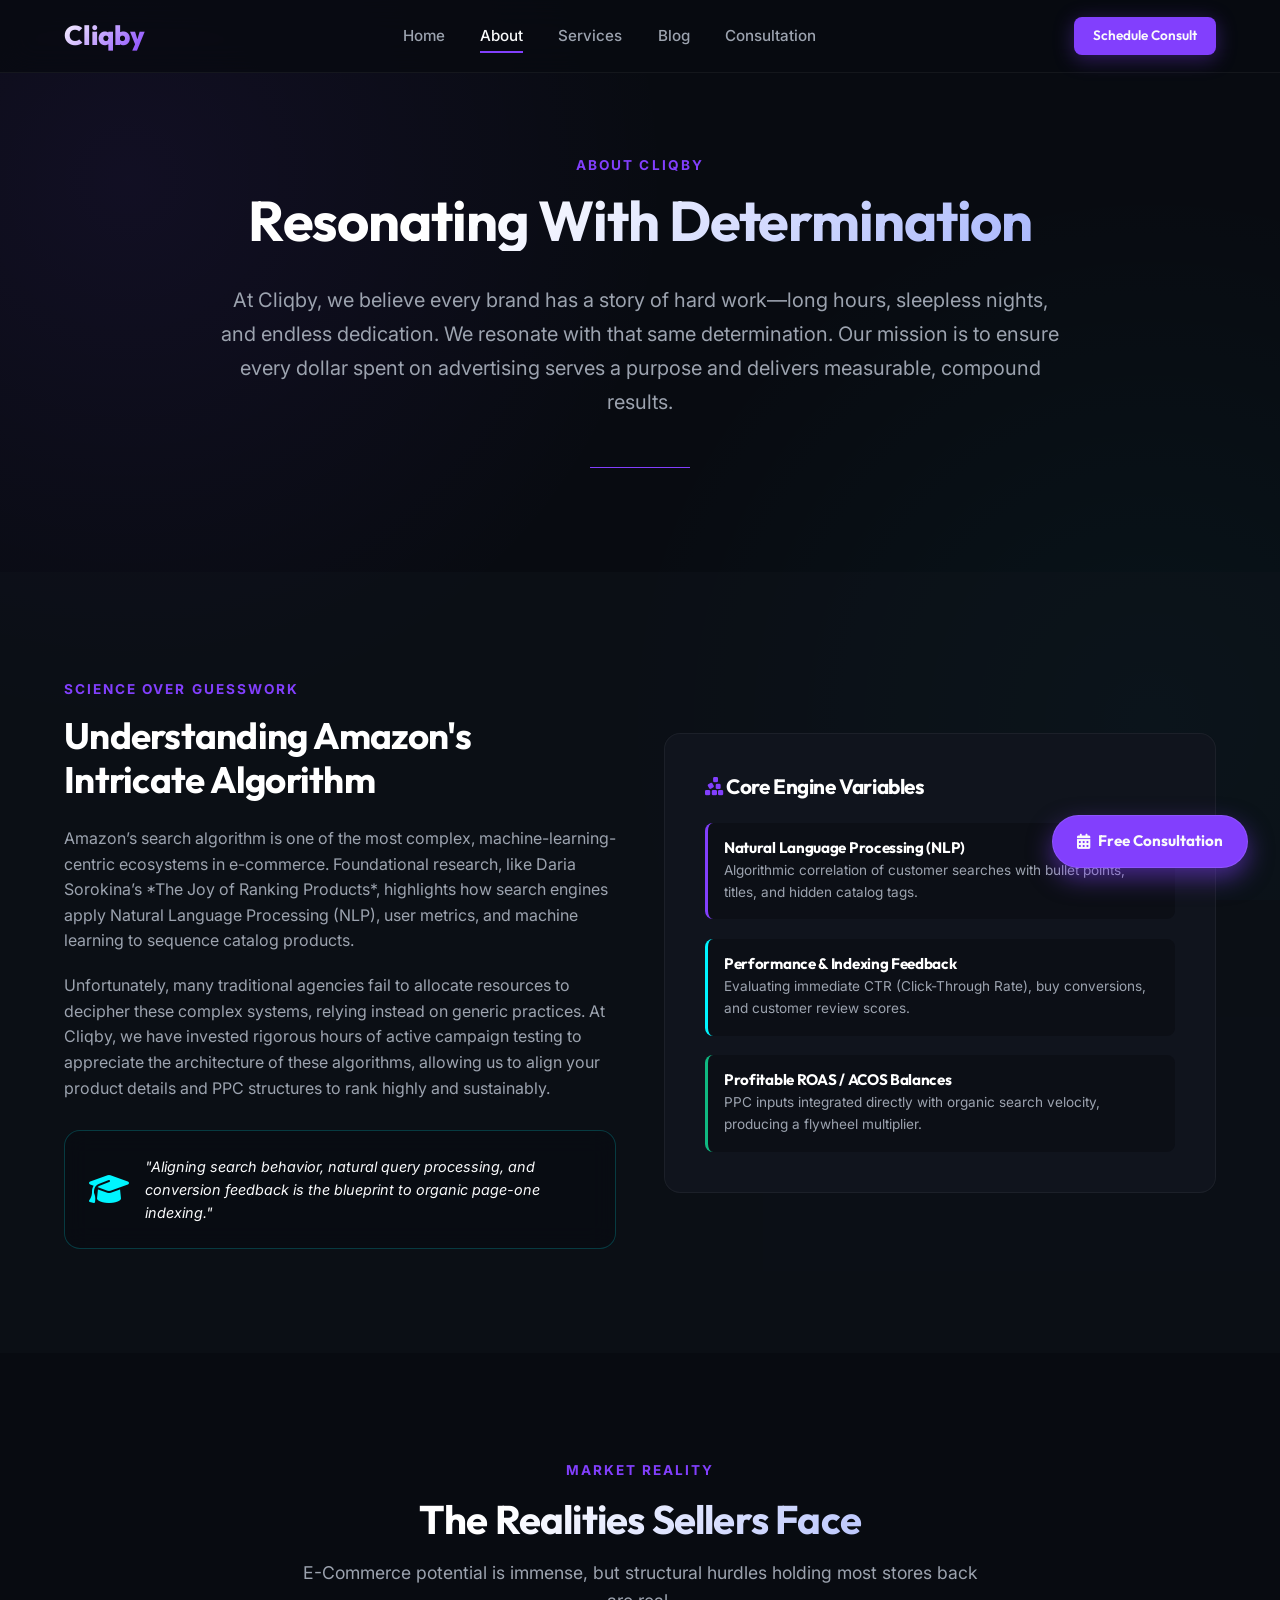
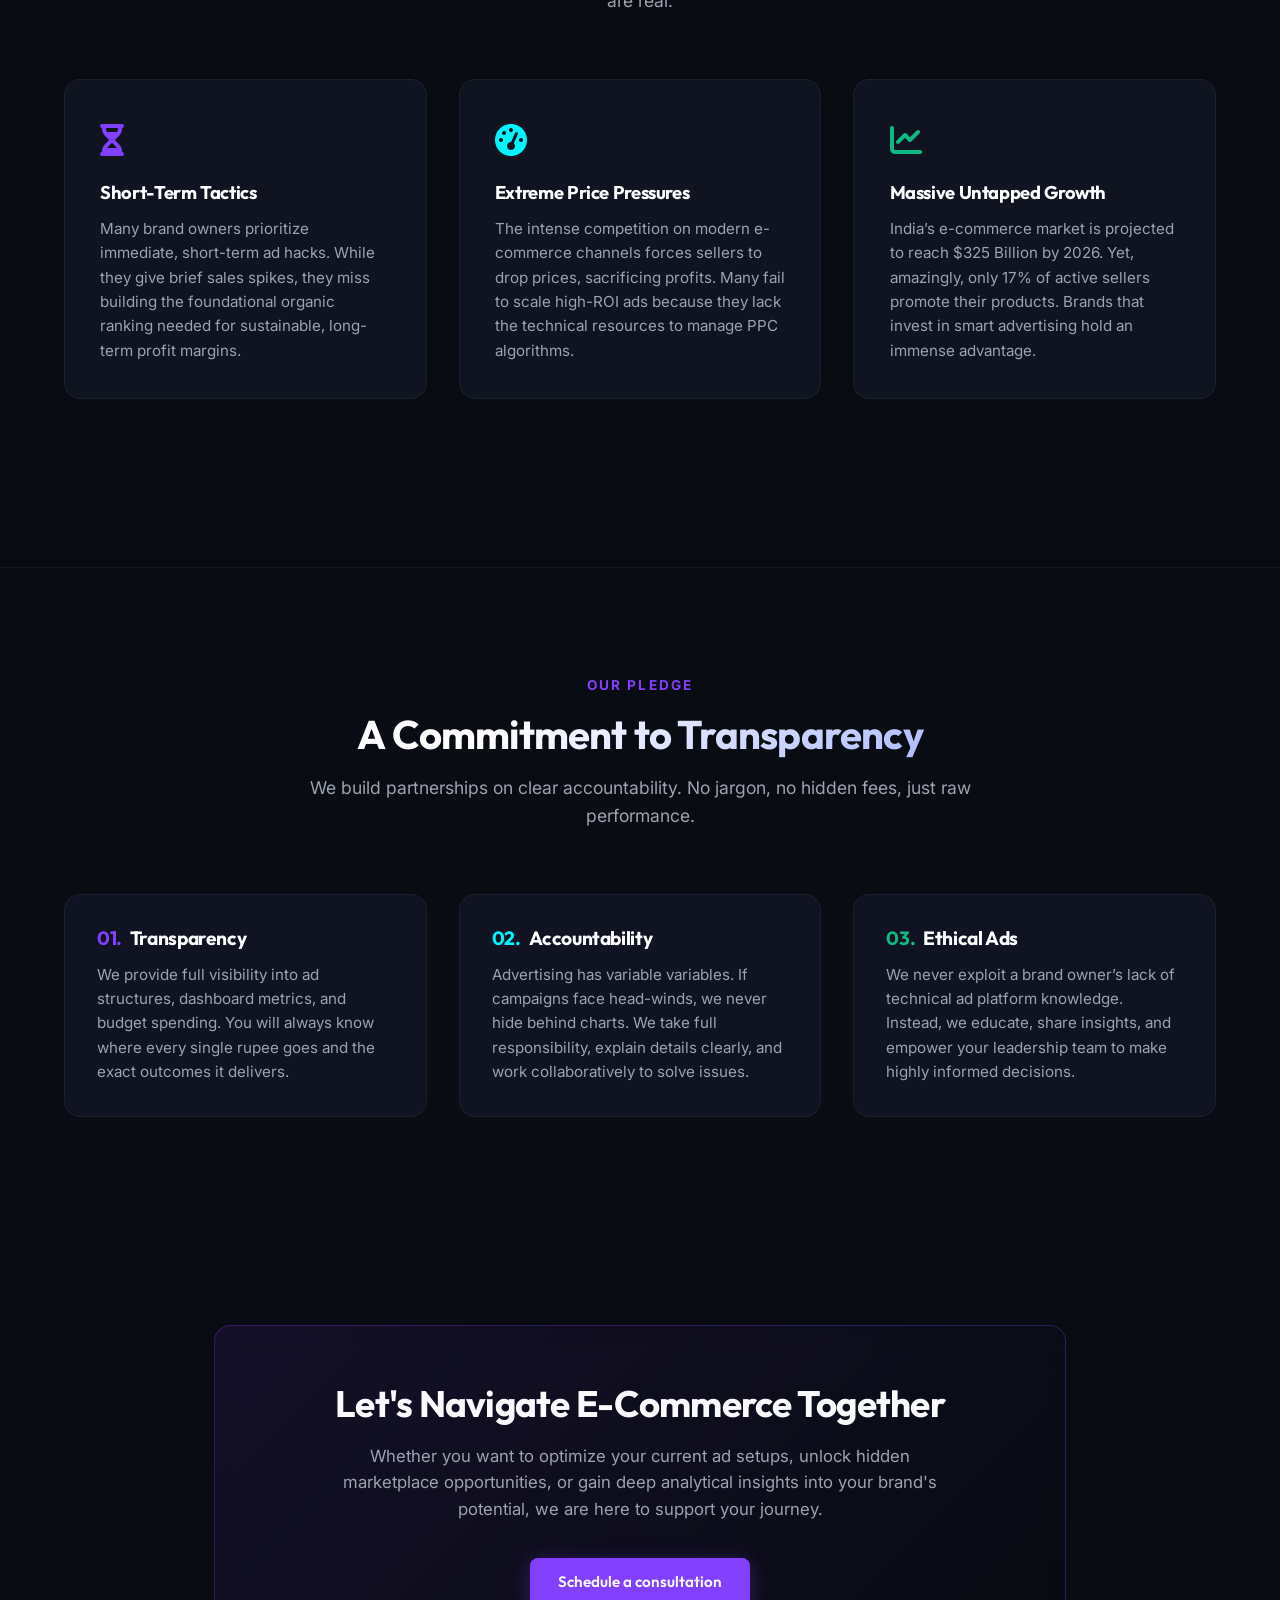
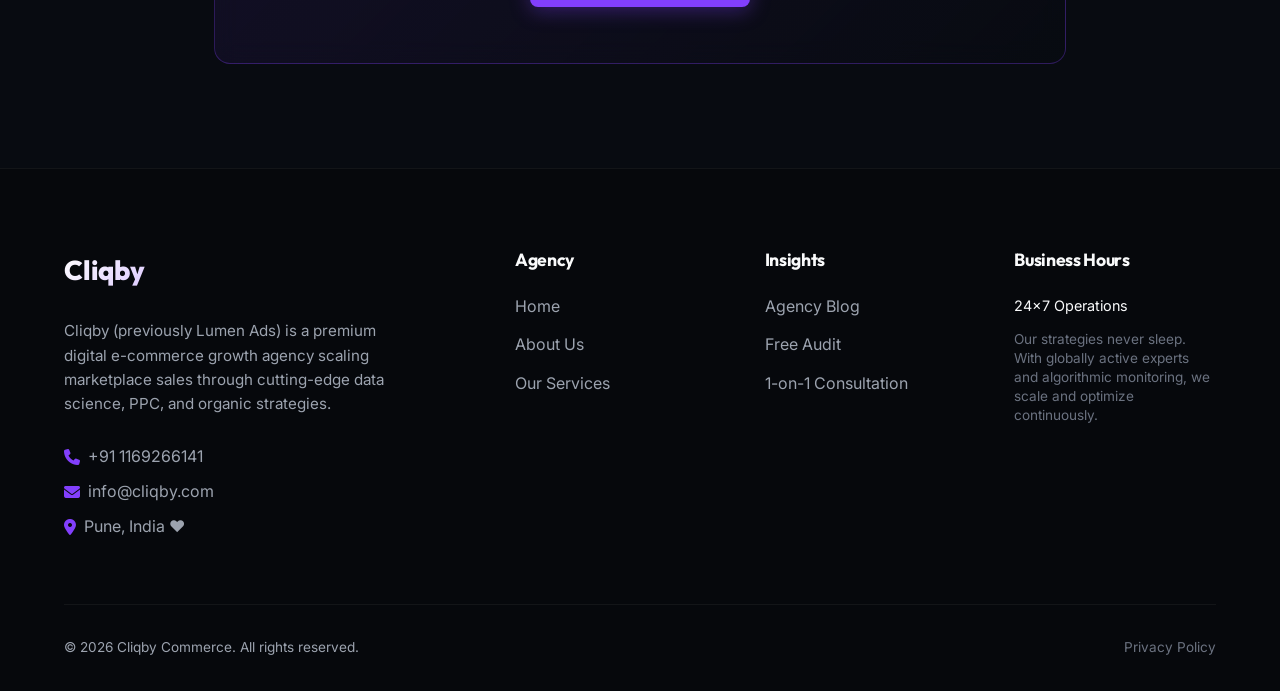
==== about.html @ 224d8267 "Add files via upload" ====
<!DOCTYPE html>
<html lang="en">
<head>
  <meta charset="UTF-8">
  <meta name="viewport" content="width=device-width, initial-scale=1.0">
  <title>About Us | Cliqby E-Commerce Marketing Agency</title>
  <meta name="description" content="Learn about Cliqby's mission, transparency values, and our unique algorithmic approach to marketplace growth.">
  <link rel="stylesheet" href="css/style.css">
  <link rel="stylesheet" href="https://cdnjs.cloudflare.com/ajax/libs/font-awesome/6.4.0/css/all.min.css">
  <!-- JSON-LD Structured Data Schema Markup for SEO -->
  <script type="application/ld+json">
  {
    "@context": "https://schema.org",
    "@type": "ProfessionalService",
    "name": "Cliqby",
    "image": "https://punitsirse.wixsite.com/lumen-ads",
    "@id": "https://punitsirse.wixsite.com/lumen-ads",
    "url": "https://punitsirse.wixsite.com/lumen-ads",
    "telephone": "+91 1169266141",
    "address": {
      "@type": "PostalAddress",
      "streetAddress": "Pune Headquarters",
      "addressLocality": "Pune",
      "addressRegion": "Maharashtra",
      "addressCountry": "IN"
    },
    "geo": {
      "@type": "GeoCoordinates",
      "latitude": 18.5204,
      "longitude": 73.8567
    },
    "openingHoursSpecification": {
      "@type": "OpeningHoursSpecification",
      "dayOfWeek": [
        "Monday",
        "Tuesday",
        "Wednesday",
        "Thursday",
        "Friday",
        "Saturday",
        "Sunday"
      ],
      "opens": "00:00",
      "closes": "23:59"
    }
  }
  </script>
</head>
<body>

  <!-- Background Mesh Gradients -->
  <div class="mesh-bg"></div>

  <!-- Header Nav -->
  <header>
    <div class="container nav-container">
      <a href="index.html" class="logo">
        Cliqby
      </a>
      
      <ul class="nav-menu">
        <li><a href="index.html" class="nav-link">Home</a></li>
        <li><a href="about.html" class="nav-link active">About</a></li>
        <li><a href="services.html" class="nav-link">Services</a></li>
        <li><a href="blog.html" class="nav-link">Blog</a></li>
        <li><a href="consultation.html" class="nav-link">Consultation</a></li>
      </ul>

      <div style="display: flex; gap: 1rem; align-items: center;">
        <a href="consultation.html" class="btn btn-primary" style="padding: 0.5rem 1.2rem; font-size: 0.85rem;">Schedule Consult</a>
        <button class="nav-toggle" aria-label="Toggle menu">
          <i class="fa-solid fa-bars"></i>
        </button>
      </div>
    </div>
  </header>

  <!-- Hero / Intro -->
  <section class="section-padding" style="padding-top: 9.5rem;">
    <div class="container" style="max-width: 900px; text-align: center;">
      <span class="section-tag reveal">About Cliqby</span>
      <h1 class="reveal" style="font-size: 3.5rem; line-height: 1.1; margin-bottom: 2rem; background: linear-gradient(135deg, #FFF 30%, #A5B4FC 100%); -webkit-background-clip: text; -webkit-text-fill-color: transparent;">
        Resonating With Determination
      </h1>
      <p class="reveal" style="color: var(--text-secondary); font-size: 1.25rem; line-height: 1.7; margin-bottom: 3rem;">
        At Cliqby, we believe every brand has a story of hard work—long hours, sleepless nights, and endless dedication. We resonate with that same determination. Our mission is to ensure every dollar spent on advertising serves a purpose and delivers measurable, compound results.
      </p>
      <div style="width: 100px; height: 1px; background: var(--primary); margin: 0 auto;" class="reveal"></div>
    </div>
  </section>

  <!-- Algorithm & Scientific Growth Section -->
  <section class="section-padding" style="background: rgba(16, 20, 29, 0.4); border-y: 1px solid var(--border-glow);">
    <div class="container grid-2">
      <div class="reveal">
        <span class="section-tag">Science Over Guesswork</span>
        <h2 style="font-size: 2.3rem; margin-bottom: 1.5rem; color: #FFF;">Understanding Amazon's Intricate Algorithm</h2>
        <p style="color: var(--text-secondary); margin-bottom: 1.2rem;">
          Amazon’s search algorithm is one of the most complex, machine-learning-centric ecosystems in e-commerce. Foundational research, like Daria Sorokina’s *The Joy of Ranking Products*, highlights how search engines apply Natural Language Processing (NLP), user metrics, and machine learning to sequence catalog products.
        </p>
        <p style="color: var(--text-secondary); margin-bottom: 1.8rem;">
          Unfortunately, many traditional agencies fail to allocate resources to decipher these complex systems, relying instead on generic practices. At Cliqby, we have invested rigorous hours of active campaign testing to appreciate the architecture of these algorithms, allowing us to align your product details and PPC structures to rank highly and sustainably.
        </p>
        <div class="card" style="padding: 1.5rem; border-color: rgba(0, 245, 255, 0.2); background: rgba(8, 11, 17, 0.65);">
          <div class="card-content" style="display: flex; gap: 1rem; align-items: center;">
            <i class="fa-solid fa-graduation-cap" style="color: var(--accent); font-size: 2rem;"></i>
            <p style="font-size: 0.9rem; color: var(--text-primary); font-style: italic;">
              "Aligning search behavior, natural query processing, and conversion feedback is the blueprint to organic page-one indexing."
            </p>
          </div>
        </div>
      </div>
      
      <!-- Scientific Diagram Box -->
      <div class="reveal" style="position: relative;">
        <div class="card" style="padding: 2.5rem; background: var(--bg-slate);">
          <div class="card-content">
            <h3 style="font-size: 1.3rem; color: #FFF; margin-bottom: 1.5rem;"><i class="fa-solid fa-cubes-stacked" style="color: var(--primary);"></i> Core Engine Variables</h3>
            <div style="display: flex; flex-direction: column; gap: 1.2rem;">
              <div style="background: rgba(8, 11, 17, 0.5); padding: 1rem; border-radius: 8px; border-left: 3px solid var(--primary);">
                <h4 style="font-size: 0.95rem; color: #FFF; margin-bottom: 0.2rem;">Natural Language Processing (NLP)</h4>
                <p style="color: var(--text-secondary); font-size: 0.85rem;">Algorithmic correlation of customer searches with bullet points, titles, and hidden catalog tags.</p>
              </div>
              <div style="background: rgba(8, 11, 17, 0.5); padding: 1rem; border-radius: 8px; border-left: 3px solid var(--accent);">
                <h4 style="font-size: 0.95rem; color: #FFF; margin-bottom: 0.2rem;">Performance & Indexing Feedback</h4>
                <p style="color: var(--text-secondary); font-size: 0.85rem;">Evaluating immediate CTR (Click-Through Rate), buy conversions, and customer review scores.</p>
              </div>
              <div style="background: rgba(8, 11, 17, 0.5); padding: 1rem; border-radius: 8px; border-left: 3px solid var(--success);">
                <h4 style="font-size: 0.95rem; color: #FFF; margin-bottom: 0.2rem;">Profitable ROAS / ACOS Balances</h4>
                <p style="color: var(--text-secondary); font-size: 0.85rem;">PPC inputs integrated directly with organic search velocity, producing a flywheel multiplier.</p>
              </div>
            </div>
          </div>
        </div>
      </div>
    </div>
  </section>

  <!-- Market Opportunities and Challenges -->
  <section class="section-padding">
    <div class="container">
      <div class="section-header reveal">
        <span class="section-tag">Market Reality</span>
        <h2 class="section-title">The Realities Sellers Face</h2>
        <p class="section-desc">E-Commerce potential is immense, but structural hurdles holding most stores back are real.</p>
      </div>

      <div class="grid-3" style="margin-bottom: 4rem;">
        <!-- Challenge 1 -->
        <div class="card reveal">
          <div class="card-content">
            <div style="font-size: 2rem; color: var(--primary); margin-bottom: 1rem;">
              <i class="fa-solid fa-hourglass-half"></i>
            </div>
            <h3 style="font-size: 1.15rem; color: #FFF; margin-bottom: 0.8rem;">Short-Term Tactics</h3>
            <p style="color: var(--text-secondary); font-size: 0.95rem;">
              Many brand owners prioritize immediate, short-term ad hacks. While they give brief sales spikes, they miss building the foundational organic ranking needed for sustainable, long-term profit margins.
            </p>
          </div>
        </div>

        <!-- Challenge 2 -->
        <div class="card reveal">
          <div class="card-content">
            <div style="font-size: 2rem; color: var(--accent); margin-bottom: 1rem;">
              <i class="fa-solid fa-gauge-high"></i>
            </div>
            <h3 style="font-size: 1.15rem; color: #FFF; margin-bottom: 0.8rem;">Extreme Price Pressures</h3>
            <p style="color: var(--text-secondary); font-size: 0.95rem;">
              The intense competition on modern e-commerce channels forces sellers to drop prices, sacrificing profits. Many fail to scale high-ROI ads because they lack the technical resources to manage PPC algorithms.
            </p>
          </div>
        </div>

        <!-- Challenge 3 -->
        <div class="card reveal">
          <div class="card-content">
            <div style="font-size: 2rem; color: var(--success); margin-bottom: 1rem;">
              <i class="fa-solid fa-chart-line"></i>
            </div>
            <h3 style="font-size: 1.15rem; color: #FFF; margin-bottom: 0.8rem;">Massive Untapped Growth</h3>
            <p style="color: var(--text-secondary); font-size: 0.95rem;">
              India’s e-commerce market is projected to reach $325 Billion by 2026. Yet, amazingly, only 17% of active sellers promote their products. Brands that invest in smart advertising hold an immense advantage.
            </p>
          </div>
        </div>
      </div>
    </div>
  </section>

  <!-- Core Pillars / Values -->
  <section class="section-padding" style="background: rgba(10, 14, 22, 0.5); border-top: 1px solid var(--border-glow);">
    <div class="container">
      <div class="section-header reveal">
        <span class="section-tag">Our Pledge</span>
        <h2 class="section-title">A Commitment to Transparency</h2>
        <p class="section-desc">We build partnerships on clear accountability. No jargon, no hidden fees, just raw performance.</p>
      </div>

      <div class="grid-3">
        <!-- Value 1 -->
        <div class="card reveal" style="padding: 2rem;">
          <div class="card-content">
            <h3 style="font-size: 1.2rem; color: #FFF; margin-bottom: 0.8rem; display: flex; align-items: center; gap: 0.5rem;">
              <span style="color: var(--primary);">01.</span> Transparency
            </h3>
            <p style="color: var(--text-secondary); font-size: 0.95rem;">
              We provide full visibility into ad structures, dashboard metrics, and budget spending. You will always know where every single rupee goes and the exact outcomes it delivers.
            </p>
          </div>
        </div>

        <!-- Value 2 -->
        <div class="card reveal" style="padding: 2rem;">
          <div class="card-content">
            <h3 style="font-size: 1.2rem; color: #FFF; margin-bottom: 0.8rem; display: flex; align-items: center; gap: 0.5rem;">
              <span style="color: var(--accent);">02.</span> Accountability
            </h3>
            <p style="color: var(--text-secondary); font-size: 0.95rem;">
              Advertising has variable variables. If campaigns face head-winds, we never hide behind charts. We take full responsibility, explain details clearly, and work collaboratively to solve issues.
            </p>
          </div>
        </div>

        <!-- Value 3 -->
        <div class="card reveal" style="padding: 2rem;">
          <div class="card-content">
            <h3 style="font-size: 1.2rem; color: #FFF; margin-bottom: 0.8rem; display: flex; align-items: center; gap: 0.5rem;">
              <span style="color: var(--success);">03.</span> Ethical Ads
            </h3>
            <p style="color: var(--text-secondary); font-size: 0.95rem;">
              We never exploit a brand owner’s lack of technical ad platform knowledge. Instead, we educate, share insights, and empower your leadership team to make highly informed decisions.
            </p>
          </div>
        </div>
      </div>
    </div>
  </section>

  <!-- CTA section -->
  <section class="section-padding">
    <div class="container" style="max-width: 900px; text-align: center;">
      <div class="card reveal" style="background: linear-gradient(135deg, rgba(130, 63, 253, 0.1) 0%, rgba(8, 11, 17, 0.8) 100%); border-color: var(--border-violet); padding: 3.5rem 2rem;">
        <div class="card-content">
          <h2 style="font-size: 2.3rem; margin-bottom: 1rem;">Let's Navigate E-Commerce Together</h2>
          <p style="color: var(--text-secondary); max-width: 600px; margin: 0 auto 2.2rem auto; font-size: 1.05rem;">
            Whether you want to optimize your current ad setups, unlock hidden marketplace opportunities, or gain deep analytical insights into your brand's potential, we are here to support your journey.
          </p>
          <a href="consultation.html" class="btn btn-primary">Schedule a consultation</a>
        </div>
      </div>
    </div>
  </section>

  <!-- Footer Section -->
  <footer>
    <div class="container">
      <div class="footer-grid">
        <div class="footer-logo-desc">
          <a href="index.html" class="logo" style="margin-bottom: 0.5rem;">
            Cliqby
          </a>
          <p class="footer-desc">
            Cliqby (previously Lumen Ads) is a premium digital e-commerce growth agency scaling marketplace sales through cutting-edge data science, PPC, and organic strategies.
          </p>
          <div class="footer-contact-info" style="margin-top: 0.5rem;">
            <div class="footer-contact-item">
              <i class="fa-solid fa-phone"></i>
              <span>+91 1169266141</span>
            </div>
            <div class="footer-contact-item">
              <i class="fa-solid fa-envelope"></i>
              <span>info@cliqby.com</span>
            </div>
            <div class="footer-contact-item">
              <i class="fa-solid fa-location-dot"></i>
              <span>Pune, India ❤️</span>
            </div>
          </div>
        </div>

        <div>
          <h4 class="footer-title">Agency</h4>
          <ul class="footer-links">
            <li class="footer-link-item"><a href="index.html">Home</a></li>
            <li class="footer-link-item"><a href="about.html">About Us</a></li>
            <li class="footer-link-item"><a href="services.html">Our Services</a></li>
          </ul>
        </div>

        <div>
          <h4 class="footer-title">Insights</h4>
          <ul class="footer-links">
            <li class="footer-link-item"><a href="blog.html">Agency Blog</a></li>
            <li class="footer-link-item"><a href="index.html#audit">Free Audit</a></li>
            <li class="footer-link-item"><a href="consultation.html">1-on-1 Consultation</a></li>
          </ul>
        </div>

        <div>
          <h4 class="footer-title">Business Hours</h4>
          <p style="font-size: 0.9rem; margin-bottom: 0.8rem; color: var(--text-primary);">24×7 Operations</p>
          <p style="font-size: 0.85rem; line-height: 1.4; color: var(--text-muted);">
            Our strategies never sleep. With globally active experts and algorithmic monitoring, we scale and optimize continuously.
          </p>
        </div>
      </div>

      <div class="footer-bottom">
        <p>&copy; 2026 Cliqby Commerce. All rights reserved.</p>
        <p><a href="privacy.html" style="color: var(--text-muted); hover: color: var(--primary);">Privacy Policy</a></p>
      </div>
    </div>
  </footer>

  <script src="js/main.js"></script>
  <!-- Floating Sticky CTA for High Conversion -->
  <a href="consultation.html" class="floating-cta" aria-label="Book a free consultation">
    <i class="fa-solid fa-calendar-days"></i> Free Consultation
    <span class="floating-cta-pulse"></span>
  </a>
</body>
</html>
---- css/style.css ----
/* 
  Cliqby - Global Premium Design System
  Theme: Dark Obsidian with Neon Violet / Purple Accents
  Fonts: Outfit (Headers), Inter (Body)
*/

@import url('https://fonts.googleapis.com/css2?family=Inter:wght@300;400;500;600;700&family=Outfit:wght@400;500;600;700;800&display=swap');

:root {
  /* Color Palette */
  --bg-obsidian: #080B11;
  --bg-slate: #10141D;
  --bg-card: rgba(22, 28, 45, 0.6);
  --bg-card-hover: rgba(28, 36, 56, 0.85);
  
  --primary: #823FFD;
  --primary-glow: rgba(130, 63, 253, 0.15);
  --primary-hover: #9862FF;
  --primary-rgb: 130, 63, 253;
  
  --accent: #00F5FF; /* Electric Cyan */
  --accent-glow: rgba(0, 245, 255, 0.15);
  
  --success: #10B981;
  --success-glow: rgba(16, 185, 129, 0.1);
  
  --text-primary: #F9FAFB;
  --text-secondary: #9CA3AF;
  --text-muted: #6B7280;
  
  --border-glow: rgba(255, 255, 255, 0.05);
  --border-violet: rgba(130, 63, 253, 0.3);
  
  --transition-smooth: all 0.4s cubic-bezier(0.16, 1, 0.3, 1);
  --transition-fast: all 0.2s ease;
  
  --site-width: 1200px;
}

/* Core Resets */
*, *::before, *::after {
  box-sizing: border-box;
  margin: 0;
  padding: 0;
}

html {
  scroll-behavior: smooth;
  font-size: 16px;
  background-color: var(--bg-obsidian);
  color: var(--text-primary);
}

body {
  font-family: 'Inter', sans-serif;
  line-height: 1.6;
  -webkit-font-smoothing: antialiased;
  -moz-osx-font-smoothing: grayscale;
  overflow-x: hidden;
}

/* Custom Scrollbar */
::-webkit-scrollbar {
  width: 10px;
}
::-webkit-scrollbar-track {
  background: var(--bg-obsidian);
}
::-webkit-scrollbar-thumb {
  background: #1F293D;
  border: 2px solid var(--bg-obsidian);
  border-radius: 10px;
}
::-webkit-scrollbar-thumb:hover {
  background: var(--primary);
}

/* Typography */
h1, h2, h3, h4, h5, h6 {
  font-family: 'Outfit', sans-serif;
  font-weight: 700;
  letter-spacing: -0.02em;
  line-height: 1.2;
}

a {
  color: inherit;
  text-decoration: none;
  transition: var(--transition-fast);
}

/* Utility Layout Classes */
.container {
  width: 100%;
  max-width: var(--site-width);
  margin: 0 auto;
  padding: 0 1.5rem;
}

.section-padding {
  padding: 6.5rem 0;
}

/* Premium Gradients & Background Mesh */
.mesh-bg {
  position: absolute;
  top: 0;
  left: 0;
  width: 100%;
  height: 100%;
  z-index: -1;
  background: 
    radial-gradient(circle at 10% 20%, rgba(130, 63, 253, 0.08) 0%, transparent 40%),
    radial-gradient(circle at 90% 80%, rgba(0, 245, 255, 0.04) 0%, transparent 40%),
    var(--bg-obsidian);
  overflow: hidden;
}

.grid-2 {
  display: grid;
  grid-template-columns: repeat(2, 1fr);
  gap: 3rem;
  align-items: center;
}

.grid-3 {
  display: grid;
  grid-template-columns: repeat(3, 1fr);
  gap: 2rem;
}

@media (max-width: 968px) {
  .grid-2, .grid-3 {
    grid-template-columns: 1fr;
    gap: 2rem;
  }
  .section-padding {
    padding: 4.5rem 0;
  }
}

/* Header/Navbar Styles */
header {
  position: fixed;
  top: 0;
  left: 0;
  width: 100%;
  z-index: 1000;
  background: rgba(8, 11, 17, 0.8);
  backdrop-filter: blur(15px);
  border-bottom: 1px solid var(--border-glow);
  transition: var(--transition-smooth);
}

header.scrolled {
  background: rgba(8, 11, 17, 0.95);
  box-shadow: 0 10px 30px -10px rgba(0, 0, 0, 0.5);
  padding: 0.5rem 0;
}

.nav-container {
  display: flex;
  justify-content: space-between;
  align-items: center;
  height: 4.5rem;
}

.logo {
  font-family: 'Outfit', sans-serif;
  font-weight: 800;
  font-size: 1.7rem;
  background: linear-gradient(135deg, #FFF 0%, var(--primary) 100%);
  -webkit-background-clip: text;
  -webkit-text-fill-color: transparent;
  display: flex;
  align-items: center;
  gap: 0.5rem;
}

.logo span {
  font-size: 0.7rem;
  font-weight: 500;
  text-transform: uppercase;
  letter-spacing: 0.1em;
  background: var(--primary);
  -webkit-background-clip: initial;
  -webkit-text-fill-color: var(--text-primary);
  padding: 0.1rem 0.4rem;
  border-radius: 4px;
  align-self: flex-start;
  margin-top: 0.3rem;
}

.nav-menu {
  display: flex;
  list-style: none;
  gap: 2.2rem;
}

.nav-link {
  font-weight: 500;
  font-size: 0.95rem;
  color: var(--text-secondary);
  position: relative;
  padding: 0.5rem 0;
}

.nav-link::after {
  content: '';
  position: absolute;
  bottom: 0;
  left: 0;
  width: 0;
  height: 2px;
  background: var(--primary);
  transition: var(--transition-fast);
}

.nav-link:hover, .nav-link.active {
  color: var(--text-primary);
}

.nav-link:hover::after, .nav-link.active::after {
  width: 100%;
}

.nav-toggle {
  display: none;
  background: none;
  border: none;
  color: var(--text-primary);
  font-size: 1.5rem;
  cursor: pointer;
}

/* Button UI Components */
.btn {
  display: inline-flex;
  align-items: center;
  justify-content: center;
  padding: 0.75rem 1.75rem;
  border-radius: 8px;
  font-weight: 600;
  font-size: 0.95rem;
  font-family: 'Outfit', sans-serif;
  cursor: pointer;
  transition: var(--transition-smooth);
  gap: 0.5rem;
}

.btn-primary {
  background: var(--primary);
  color: var(--text-primary);
  border: none;
  box-shadow: 0 4px 20px rgba(130, 63, 253, 0.35);
}

.btn-primary:hover {
  background: var(--primary-hover);
  transform: translateY(-2px);
  box-shadow: 0 8px 25px rgba(130, 63, 253, 0.5);
}

.btn-secondary {
  background: transparent;
  color: var(--text-primary);
  border: 1.5px solid var(--border-violet);
}

.btn-secondary:hover {
  border-color: var(--primary);
  background: var(--primary-glow);
  transform: translateY(-2px);
}

.btn-icon {
  font-size: 1.1rem;
}

/* Glassmorphic Cards */
.card {
  background: var(--bg-card);
  backdrop-filter: blur(12px);
  -webkit-backdrop-filter: blur(12px);
  border: 1px solid rgba(255, 255, 255, 0.05);
  border-radius: 16px;
  padding: 2.2rem;
  transition: var(--transition-smooth);
  position: relative;
  overflow: hidden;
}

.card::before {
  content: '';
  position: absolute;
  top: 0;
  left: 0;
  width: 100%;
  height: 100%;
  background: linear-gradient(135deg, rgba(130, 63, 253, 0.15) 0%, transparent 100%);
  opacity: 0;
  transition: var(--transition-smooth);
  z-index: 0;
}

.card:hover::before {
  opacity: 1;
}

.card:hover {
  transform: translateY(-6px);
  border-color: rgba(130, 63, 253, 0.3);
  box-shadow: 0 20px 40px -15px rgba(0, 0, 0, 0.6);
  background: var(--bg-card-hover);
}

.card-content {
  position: relative;
  z-index: 1;
}

/* Sections Header */
.section-header {
  text-align: center;
  max-width: 700px;
  margin: 0 auto 4rem auto;
}

.section-tag {
  color: var(--primary);
  text-transform: uppercase;
  font-weight: 700;
  font-size: 0.85rem;
  letter-spacing: 0.15em;
  margin-bottom: 0.8rem;
  display: inline-block;
}

.section-title {
  font-size: 2.5rem;
  margin-bottom: 1rem;
  background: linear-gradient(135deg, #FFF 30%, #A5B4FC 100%);
  -webkit-background-clip: text;
  -webkit-text-fill-color: transparent;
}

.section-desc {
  color: var(--text-secondary);
  font-size: 1.1rem;
}

/* Inputs & Forms */
.form-group {
  margin-bottom: 1.5rem;
  text-align: left;
}

.form-label {
  display: block;
  font-weight: 500;
  margin-bottom: 0.5rem;
  font-size: 0.9rem;
  color: var(--text-secondary);
}

.form-control {
  width: 100%;
  padding: 0.85rem 1.2rem;
  background: rgba(15, 20, 32, 0.6);
  border: 1px solid rgba(255, 255, 255, 0.08);
  border-radius: 8px;
  color: var(--text-primary);
  font-family: inherit;
  font-size: 0.95rem;
  transition: var(--transition-fast);
}

.form-control:focus {
  outline: none;
  border-color: var(--primary);
  box-shadow: 0 0 0 3px rgba(130, 63, 253, 0.25);
  background: rgba(15, 20, 32, 0.9);
}

textarea.form-control {
  resize: vertical;
  min-height: 120px;
}

/* Footer Section */
footer {
  background: #06080C;
  border-top: 1px solid var(--border-glow);
  padding: 5rem 0 2rem 0;
  color: var(--text-secondary);
}

.footer-grid {
  display: grid;
  grid-template-columns: 2fr repeat(3, 1fr);
  gap: 3rem;
  margin-bottom: 4rem;
}

.footer-logo-desc {
  display: flex;
  flex-direction: column;
  gap: 1.2rem;
}

.footer-desc {
  font-size: 0.95rem;
  max-width: 320px;
}

.footer-title {
  color: var(--text-primary);
  font-size: 1.1rem;
  margin-bottom: 1.5rem;
  font-family: 'Outfit', sans-serif;
}

.footer-links {
  list-style: none;
  display: flex;
  flex-direction: column;
  gap: 0.8rem;
}

.footer-link-item a:hover {
  color: var(--primary);
  padding-left: 4px;
}

.footer-bottom {
  border-top: 1px solid rgba(255, 255, 255, 0.05);
  padding-top: 2rem;
  display: flex;
  justify-content: space-between;
  align-items: center;
  font-size: 0.85rem;
}

.footer-contact-info {
  display: flex;
  flex-direction: column;
  gap: 0.6rem;
}

.footer-contact-item {
  display: flex;
  align-items: center;
  gap: 0.5rem;
}

.footer-contact-item i {
  color: var(--primary);
}

@media (max-width: 768px) {
  .footer-grid {
    grid-template-columns: 1fr;
    gap: 2rem;
  }
  .footer-bottom {
    flex-direction: column;
    gap: 1.5rem;
    text-align: center;
  }
  .nav-menu {
    display: none; /* Mobile toggle handled in JS */
  }
  .nav-toggle {
    display: block;
  }
}

/* Animations Trigger */
.reveal {
  opacity: 0;
  transform: translateY(30px);
  transition: opacity 0.8s ease, transform 0.8s cubic-bezier(0.16, 1, 0.3, 1);
}

.reveal.active {
  opacity: 1;
  transform: translateY(0);
}

/* Form success animation */
.form-success-wrapper {
  text-align: center;
  padding: 3rem 1.5rem;
}

.success-icon-circle {
  width: 70px;
  height: 70px;
  border-radius: 50%;
  background: var(--success-glow);
  border: 2px solid var(--success);
  display: inline-flex;
  align-items: center;
  justify-content: center;
  color: var(--success);
  font-size: 2rem;
  margin-bottom: 1.5rem;
  animation: pulseSuccess 2s infinite;
}

@keyframes pulseSuccess {
  0% {
    box-shadow: 0 0 0 0 rgba(16, 185, 129, 0.4);
  }
  70% {
    box-shadow: 0 0 0 15px rgba(16, 185, 129, 0);
  }
  100% {
    box-shadow: 0 0 0 0 rgba(16, 185, 129, 0);
  }
}

/* Sticky Floating CTA for High Conversion */
.floating-cta {
  position: fixed;
  bottom: 2rem;
  right: 2rem;
  z-index: 999;
  display: inline-flex;
  align-items: center;
  gap: 0.5rem;
  padding: 0.85rem 1.5rem;
  border-radius: 50px;
  background: var(--primary);
  color: var(--text-primary);
  font-family: 'Outfit', sans-serif;
  font-weight: 700;
  font-size: 0.95rem;
  box-shadow: 0 10px 25px rgba(130, 63, 253, 0.5);
  transition: var(--transition-smooth);
  border: 1px solid rgba(255, 255, 255, 0.1);
  cursor: pointer;
}

.floating-cta:hover {
  transform: scale(1.05) translateY(-3px);
  background: var(--primary-hover);
  box-shadow: 0 15px 30px rgba(130, 63, 253, 0.7);
}

.floating-cta-pulse {
  position: absolute;
  width: 100%;
  height: 100%;
  border-radius: 50px;
  border: 1px solid var(--primary);
  top: 0;
  left: 0;
  z-index: -1;
  animation: ctaPulse 2.5s infinite;
  opacity: 0;
}

@keyframes ctaPulse {
  0% {
    transform: scale(1);
    opacity: 0.8;
  }
  100% {
    transform: scale(1.3);
    opacity: 0;
  }
}

/* 4-Column Process Grid */
.grid-4-process {
  display: grid;
  grid-template-columns: repeat(4, 1fr);
  gap: 1.5rem;
}

@media (max-width: 968px) {
  .grid-4-process {
    grid-template-columns: repeat(2, 1fr);
    gap: 1.5rem;
  }
}

@media (max-width: 600px) {
  .grid-4-process {
    grid-template-columns: 1fr;
  }
}

/* Improved Section Spacing */
section + section {
  margin-top: 0;
}

/* Smooth Scroll Offset for anchors */
[id] {
  scroll-margin-top: 5.5rem;
}

@media (max-width: 768px) {
  .floating-cta {
    bottom: 1.5rem;
    right: 1.5rem;
    padding: 0.75rem 1.2rem;
    font-size: 0.85rem;
  }
}
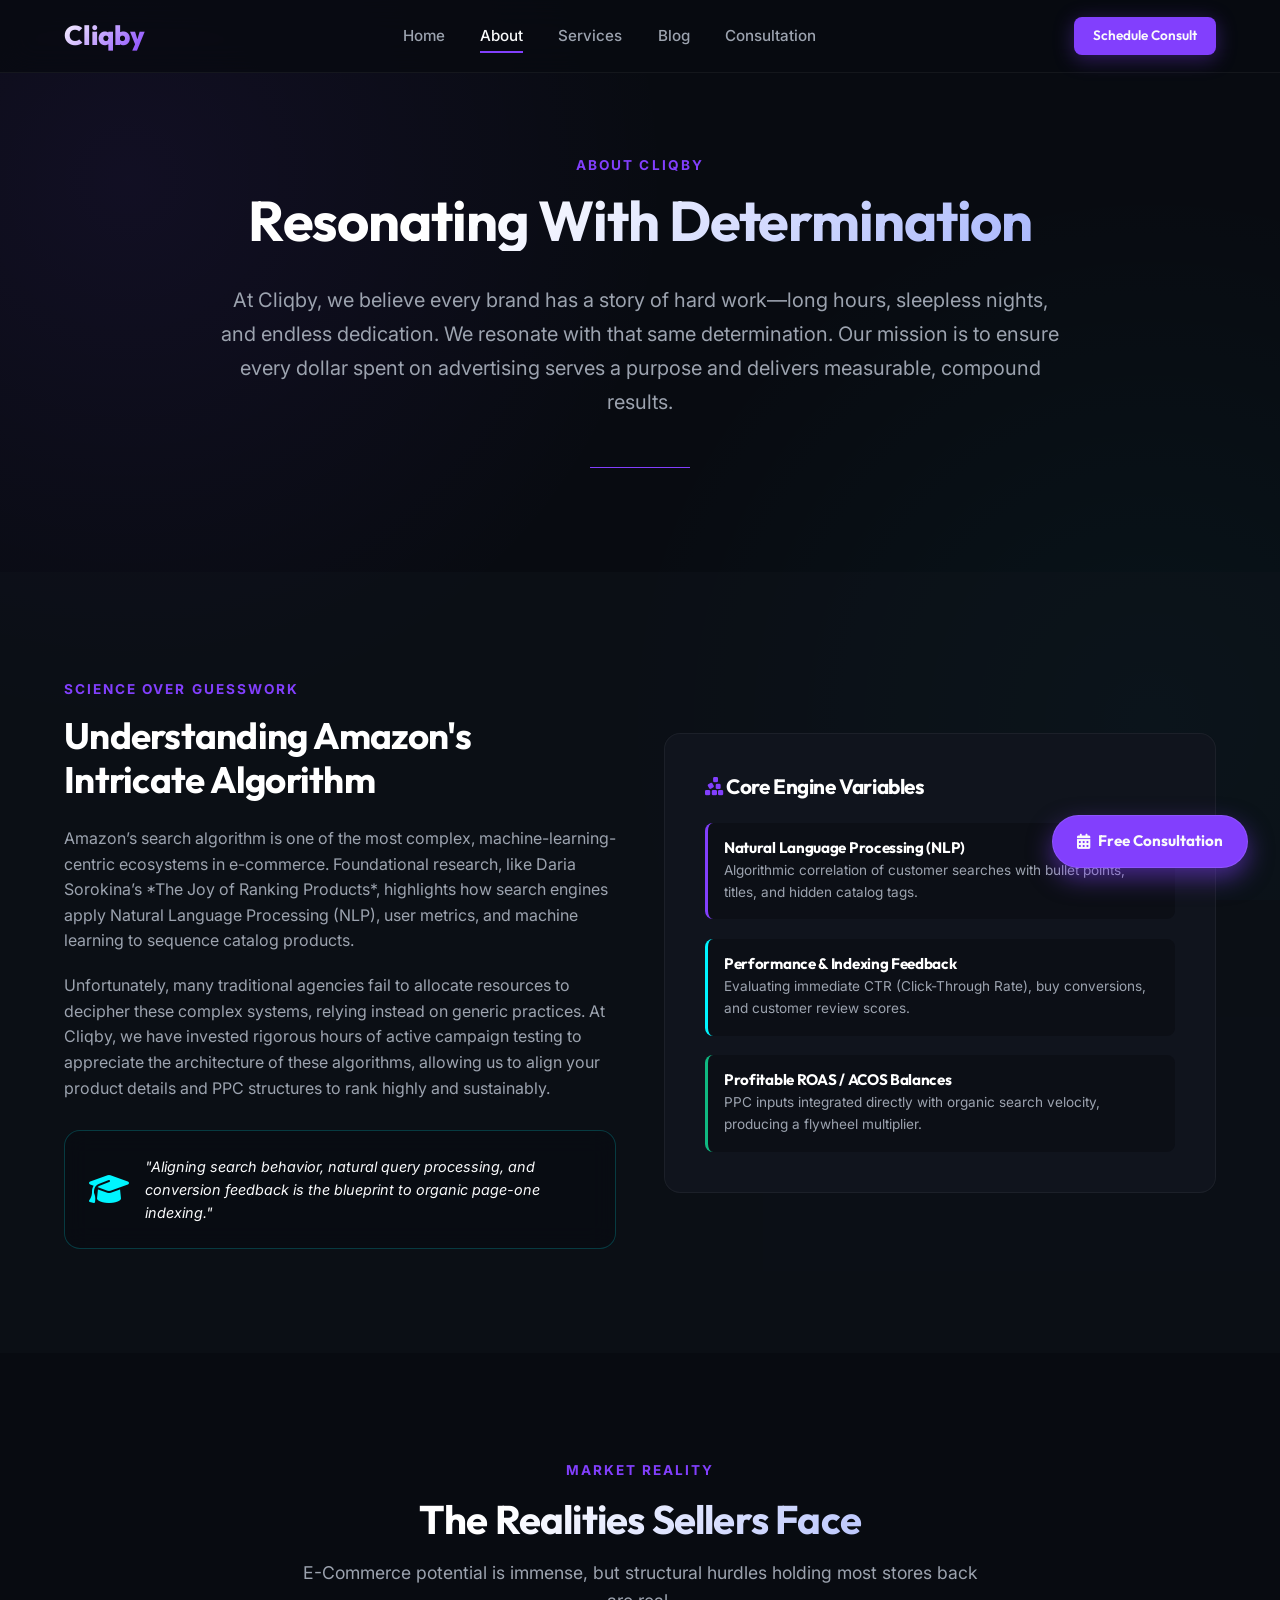
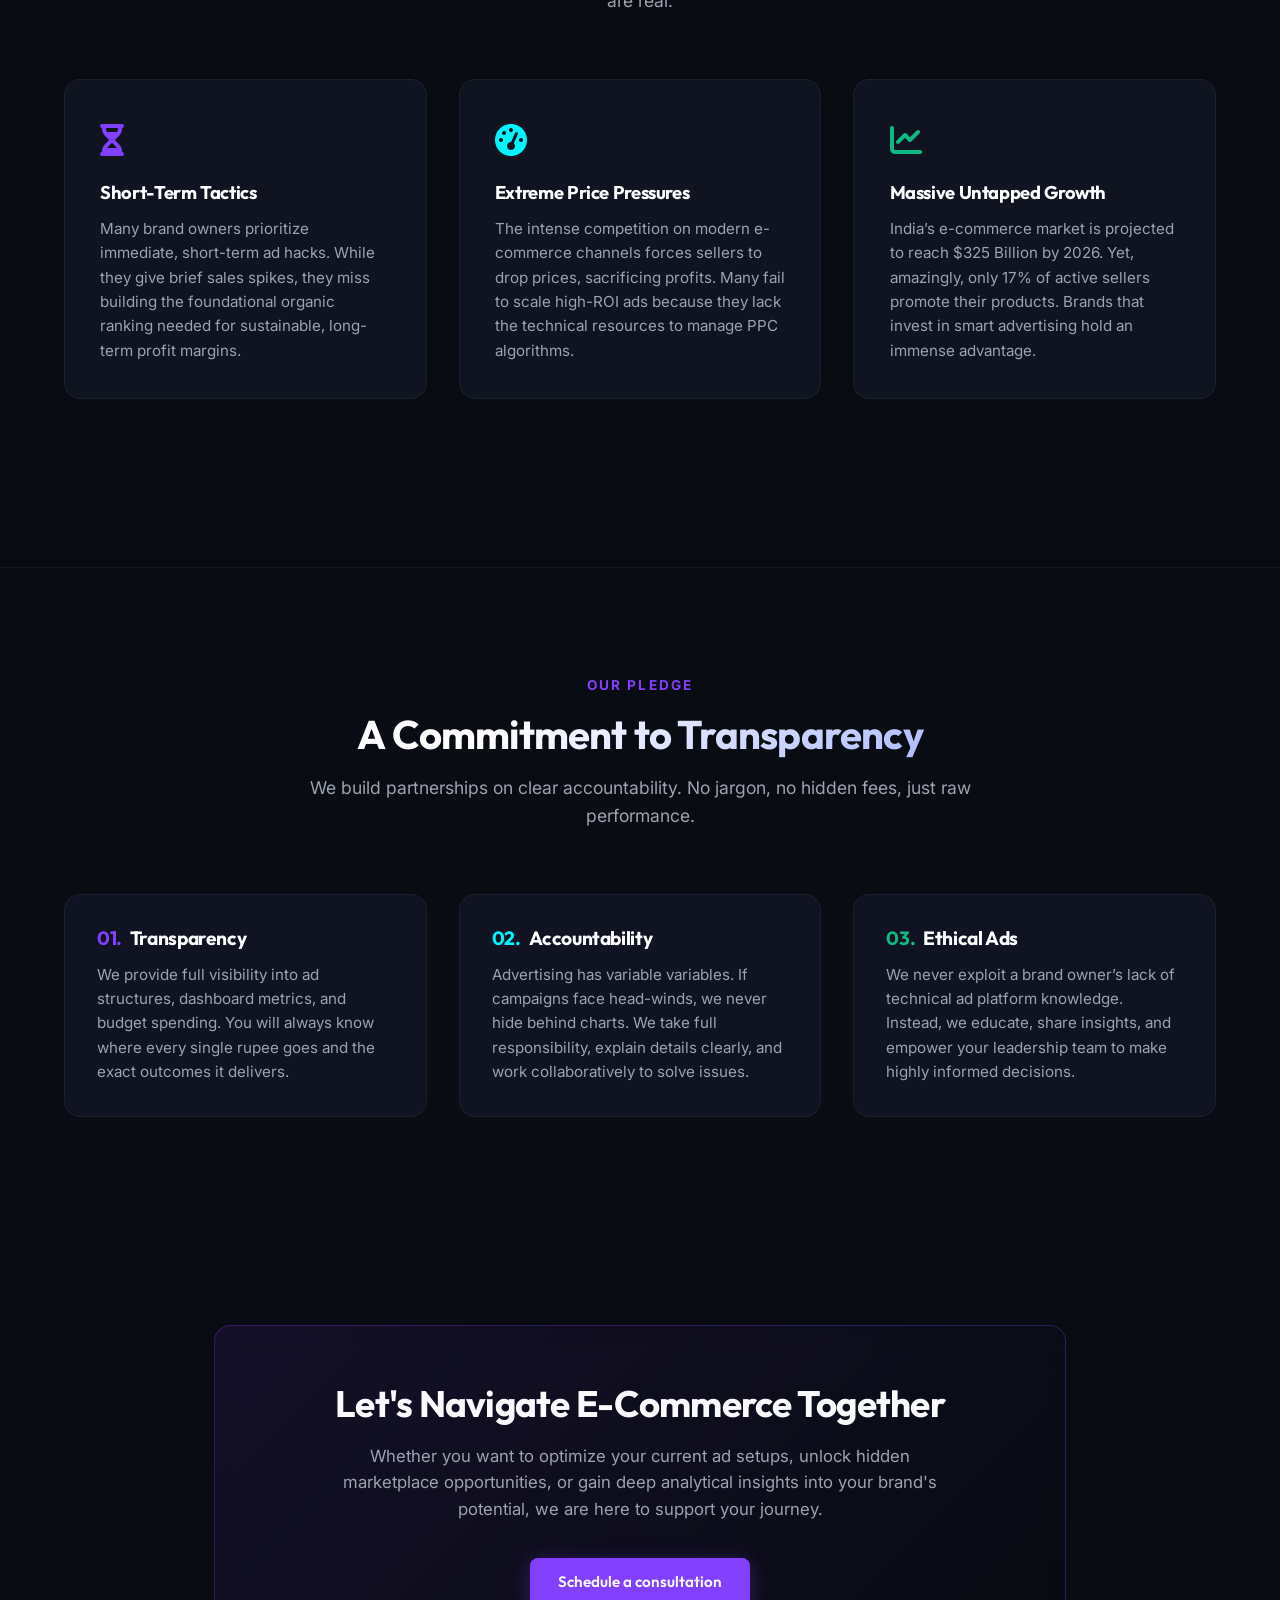
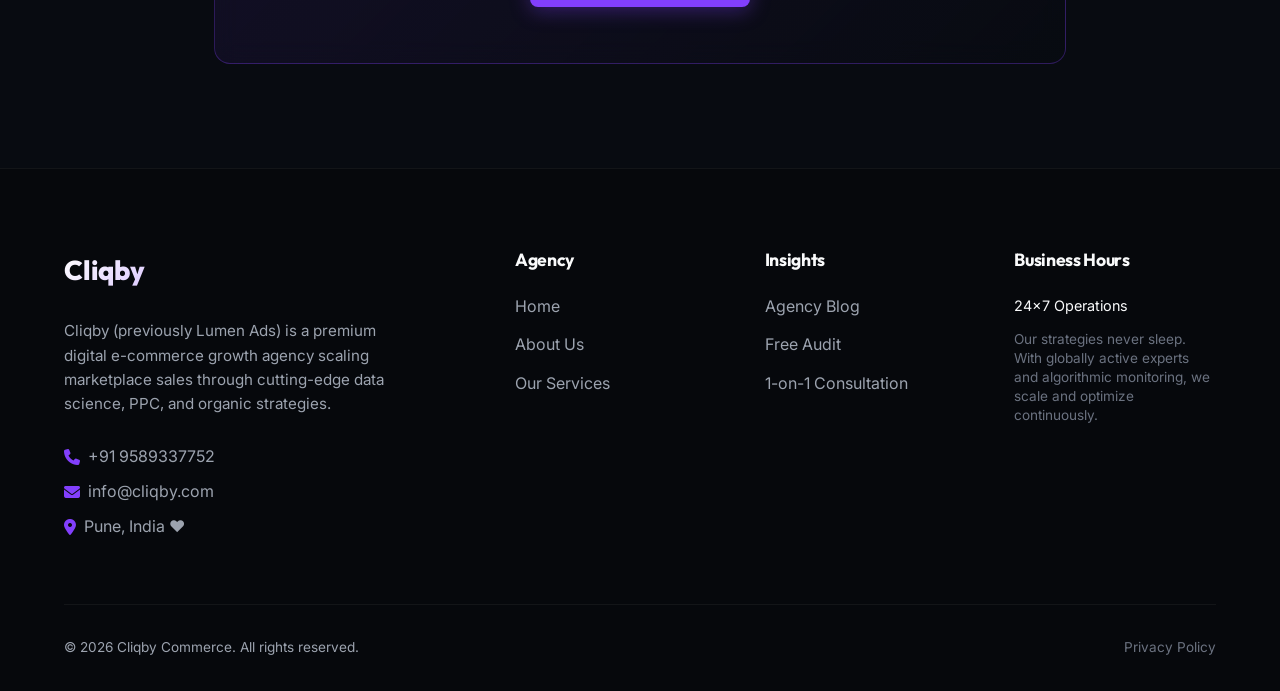
==== commit dbf8bbde: "Update about.html" ====
--- a/about.html
+++ b/about.html
@@ -16,7 +16,7 @@
     "image": "https://punitsirse.wixsite.com/lumen-ads",
     "@id": "https://punitsirse.wixsite.com/lumen-ads",
     "url": "https://punitsirse.wixsite.com/lumen-ads",
-    "telephone": "+91 1169266141",
+    "telephone": "+91 9589337752",
     "address": {
       "@type": "PostalAddress",
       "streetAddress": "Pune Headquarters",
@@ -266,7 +266,7 @@
           <div class="footer-contact-info" style="margin-top: 0.5rem;">
             <div class="footer-contact-item">
               <i class="fa-solid fa-phone"></i>
-              <span>+91 1169266141</span>
+              <span>+91 9589337752</span>
             </div>
             <div class="footer-contact-item">
               <i class="fa-solid fa-envelope"></i>
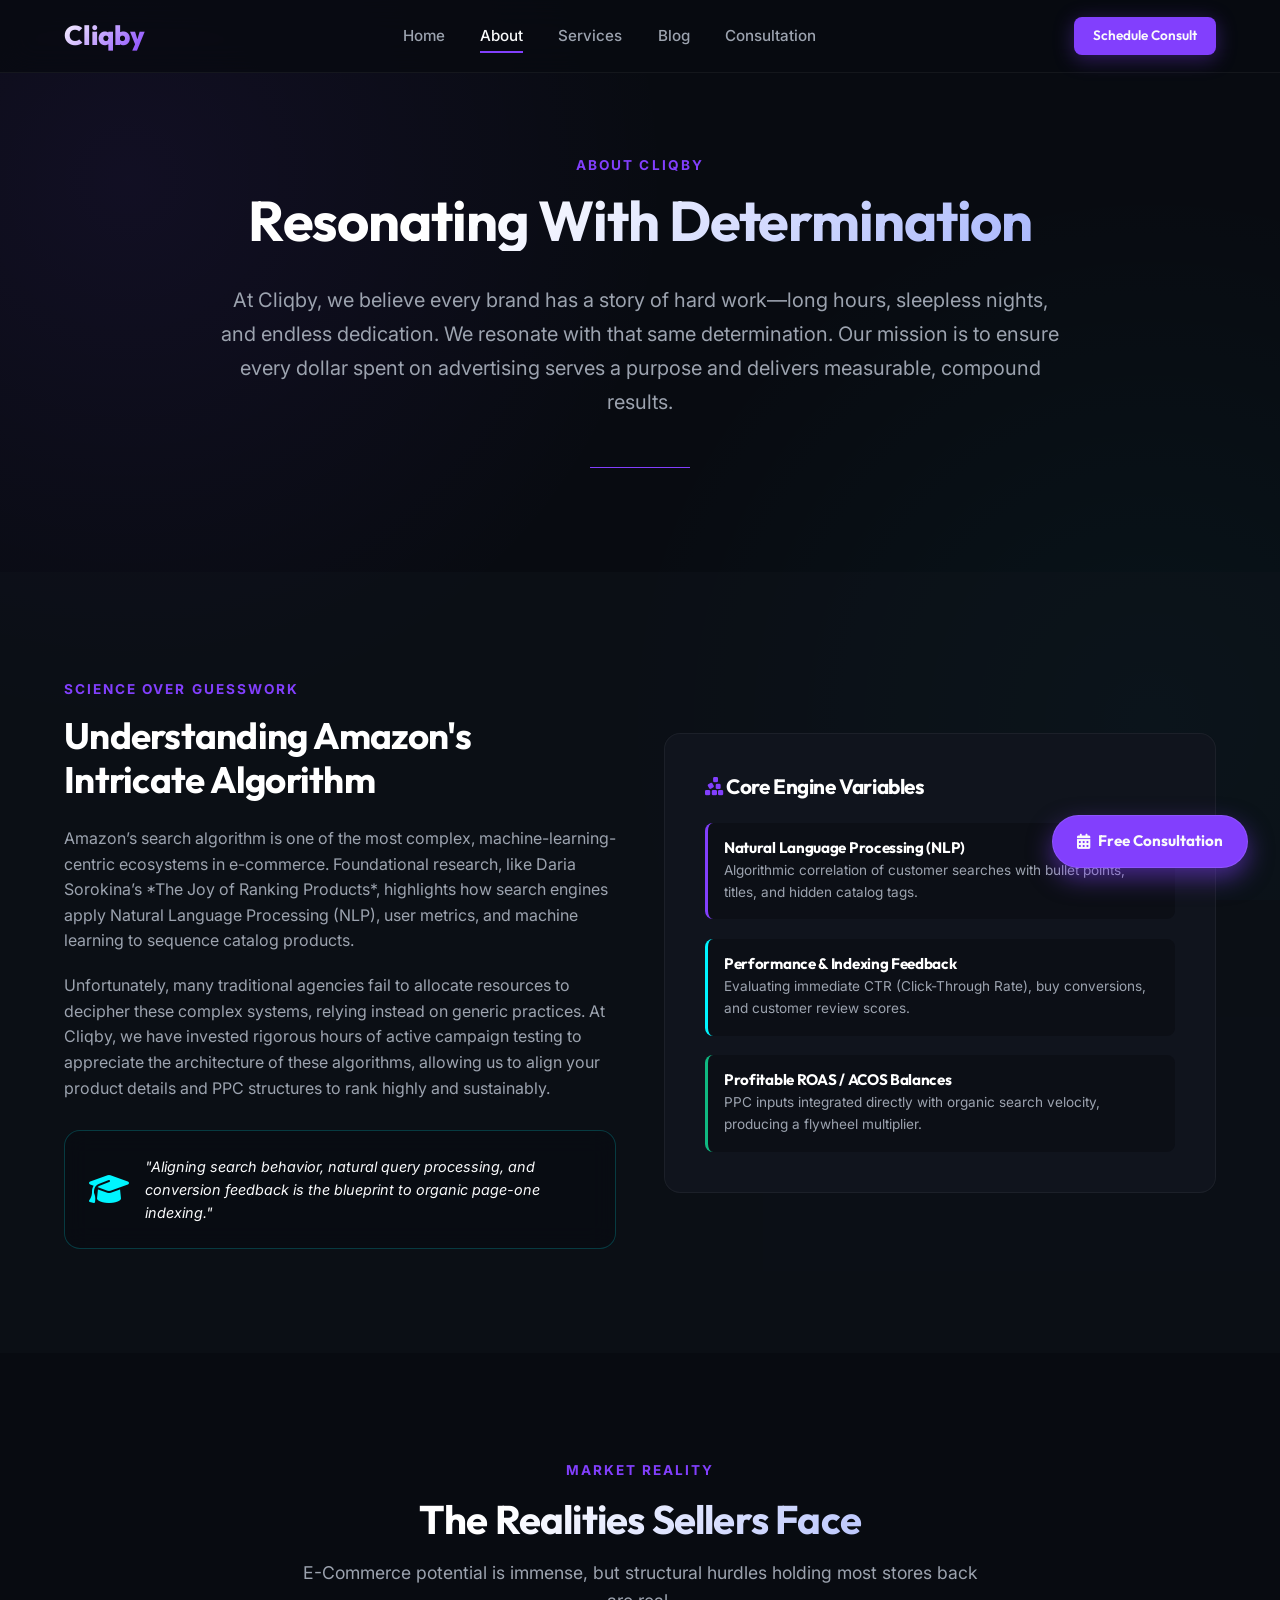
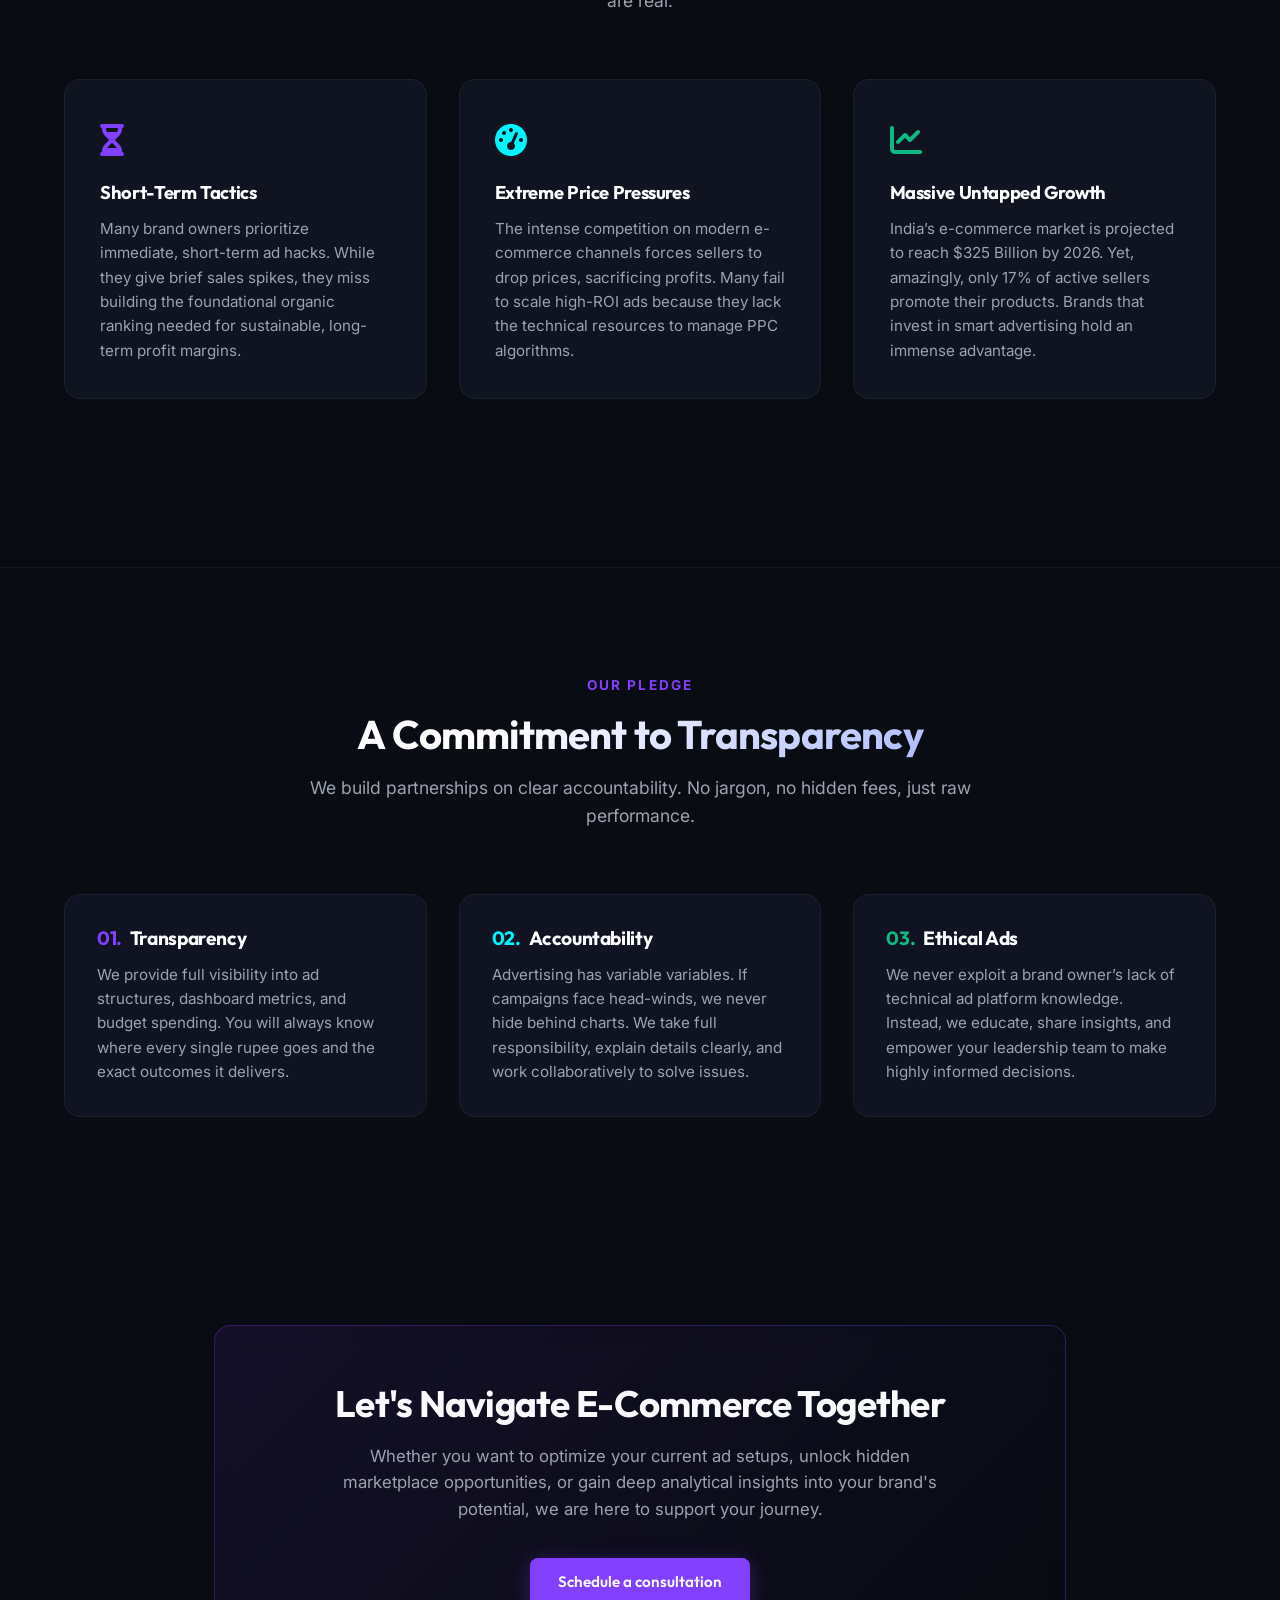
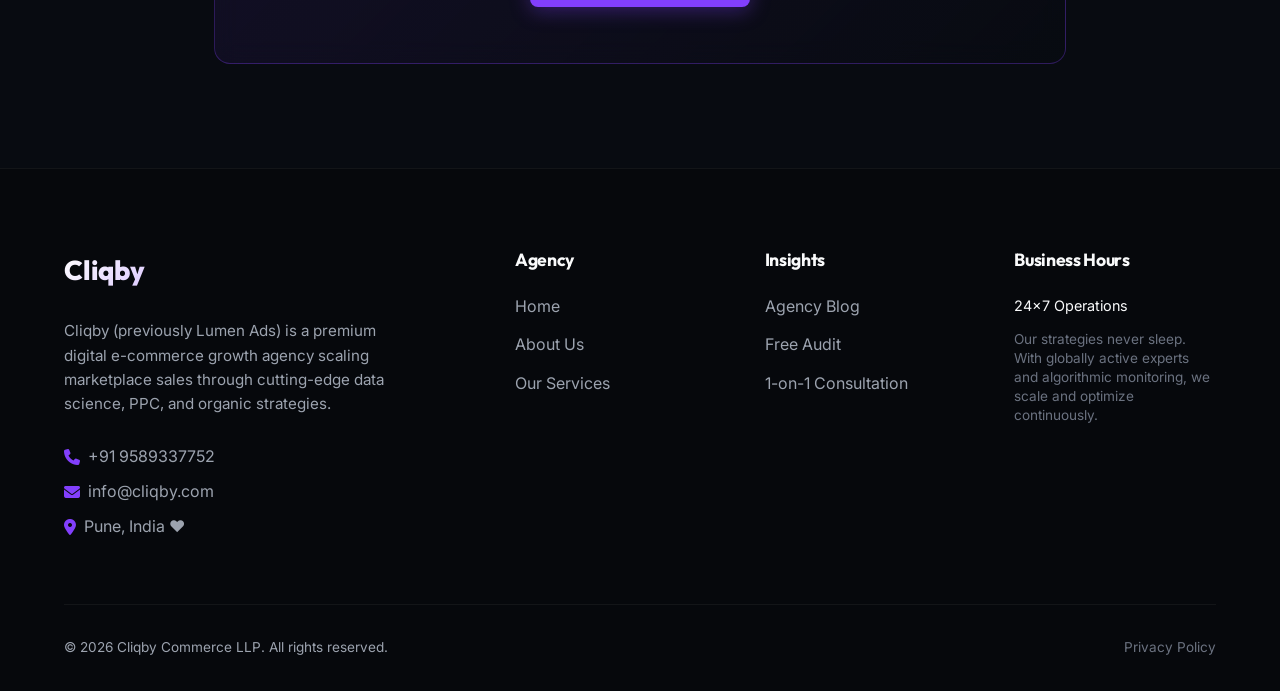
==== commit 8f4a9f46: "Update fmt.Println message from 'Hello' to 'Goodbye'" ====
--- a/about.html
+++ b/about.html
@@ -307,7 +307,7 @@
       </div>
 
       <div class="footer-bottom">
-        <p>&copy; 2026 Cliqby Commerce. All rights reserved.</p>
+        <p>&copy; 2026 Cliqby Commerce LLP. All rights reserved.</p>
         <p><a href="privacy.html" style="color: var(--text-muted); hover: color: var(--primary);">Privacy Policy</a></p>
       </div>
     </div>
